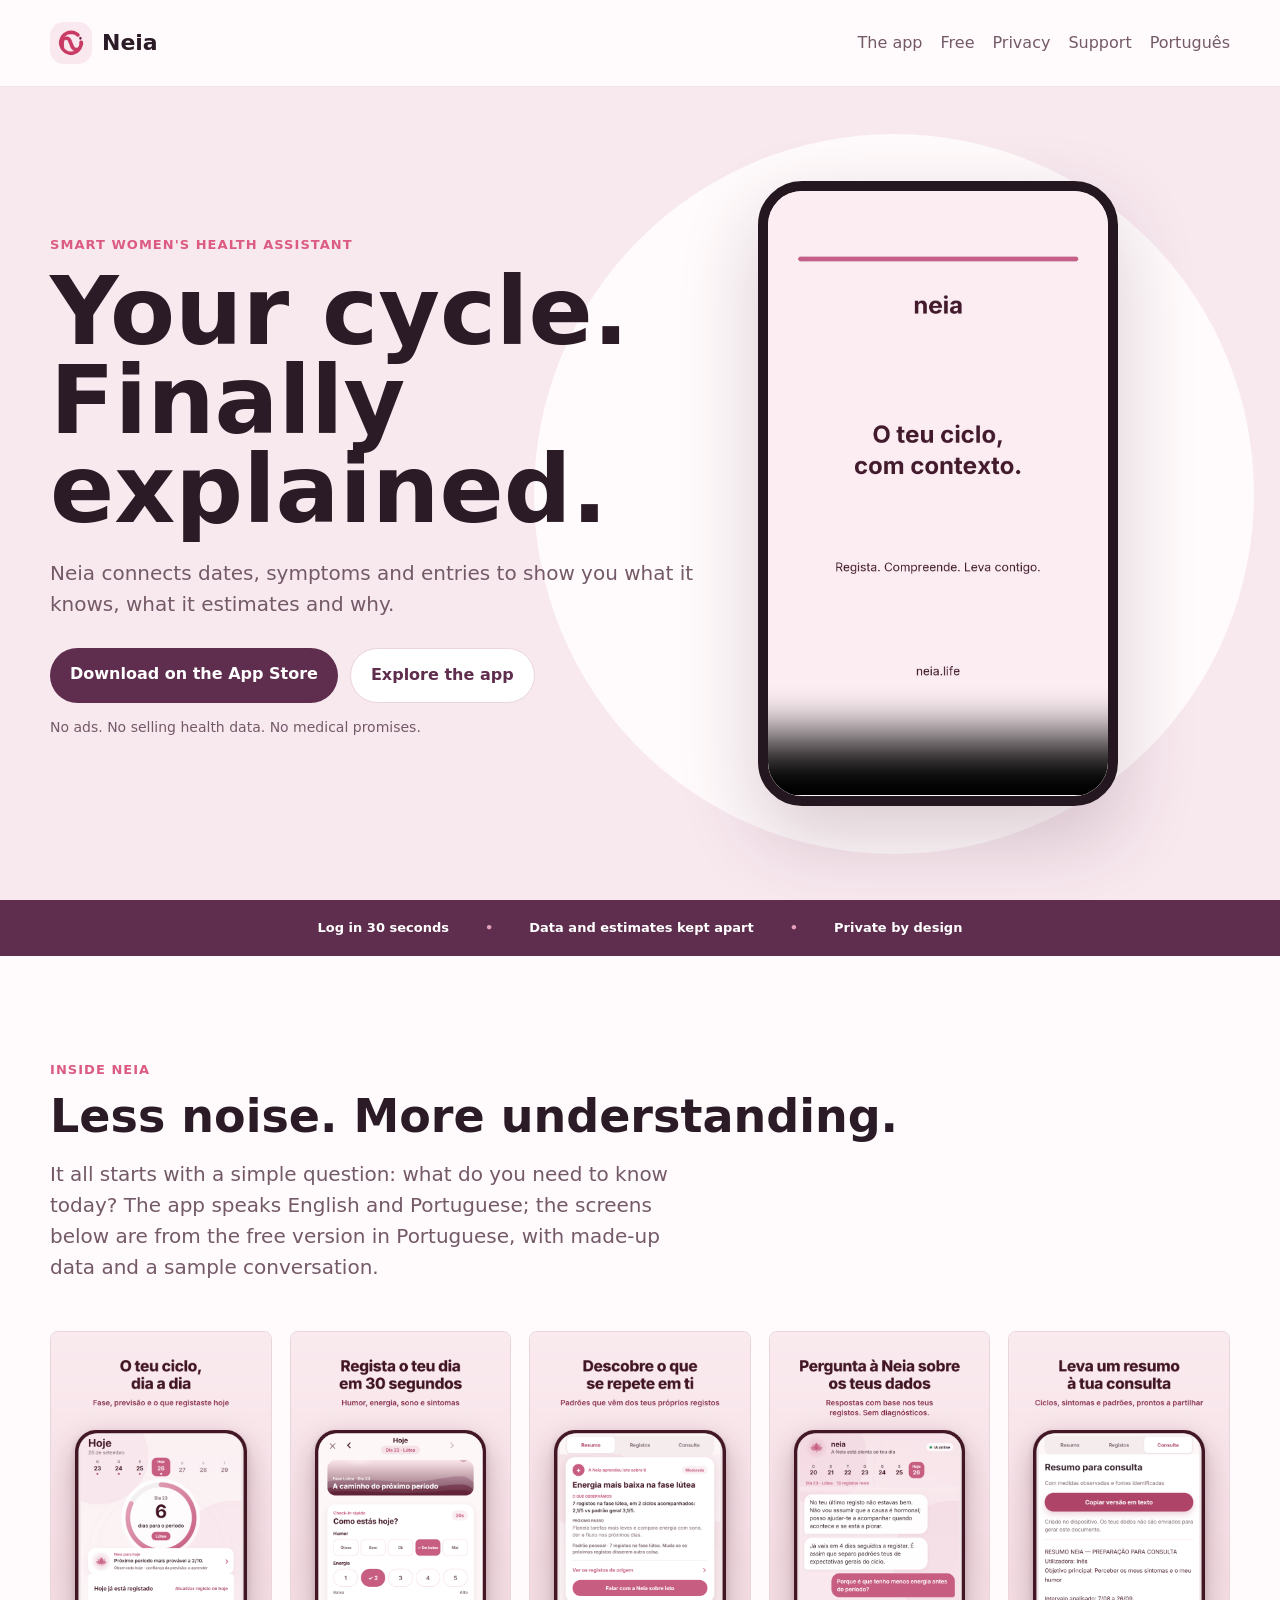
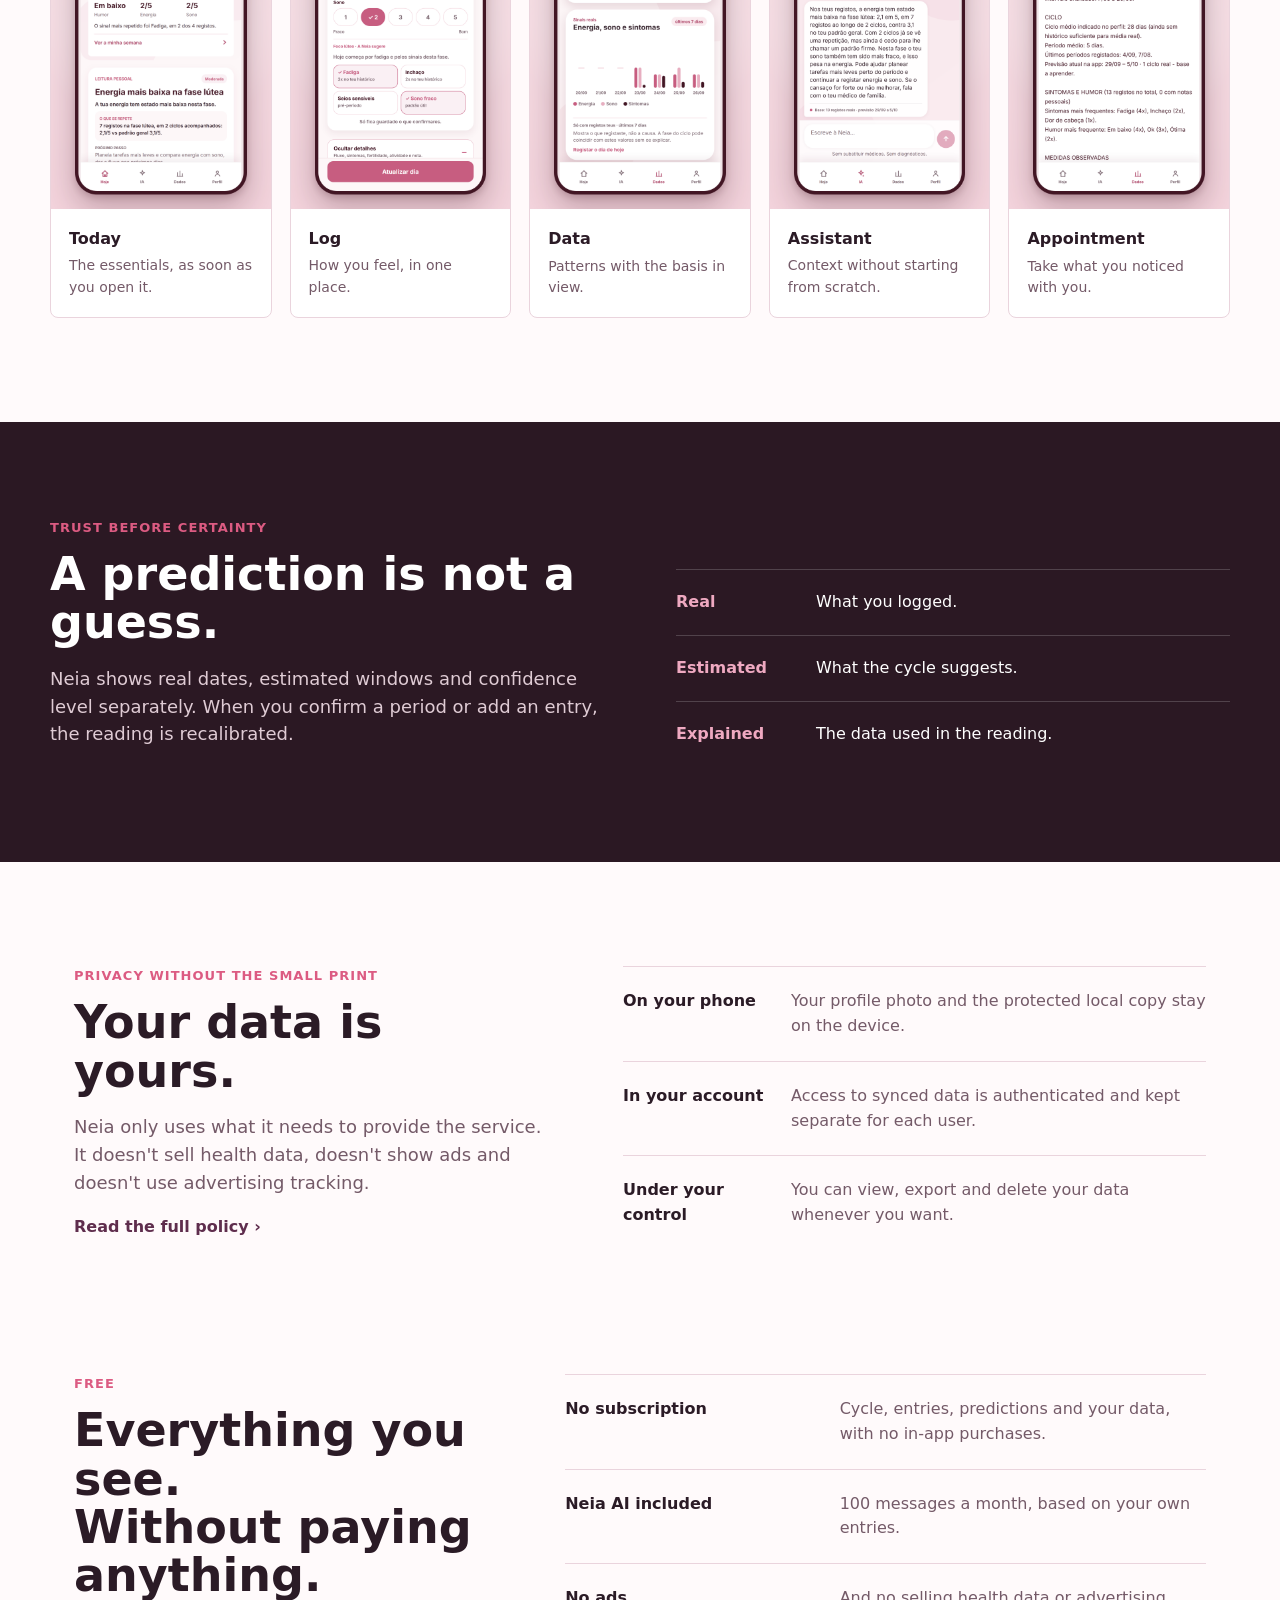
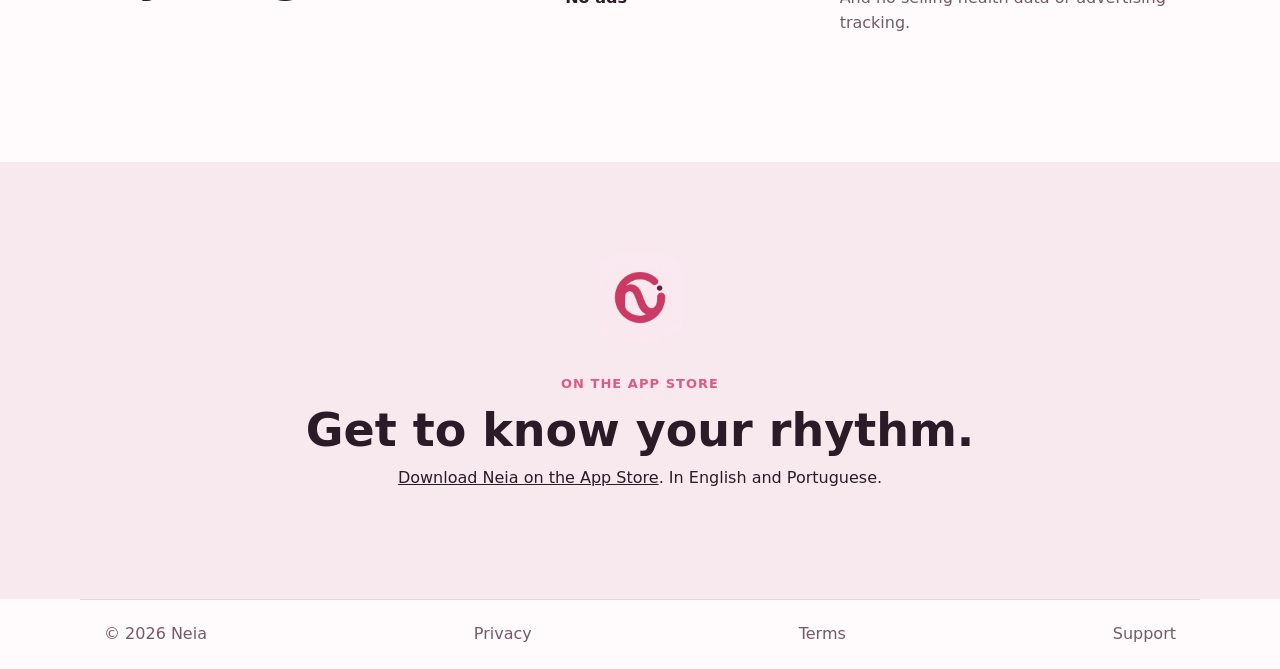
==== en/index.html @ 3226312c "O site em ingles, e a politica que nomeia a Google Play Paginas inglesas em /en/ (politica, termos, " ====
<!doctype html>
<html lang="en">
  <head>
    <meta charset="utf-8" />
    <meta name="viewport" content="width=device-width, initial-scale=1" />
    <title>Neia - Your cycle, explained with context</title>
    <meta name="description" content="Neia turns your cycle, symptoms and daily entries into clear explanations, personal patterns and transparent predictions." />
    <meta name="theme-color" content="#fff8fa" />
    <meta property="og:title" content="Neia - Your cycle, explained" />
    <meta property="og:description" content="Women's health with context, privacy and transparent predictions." />
    <meta property="og:image" content="https://neia.life/media/neia-app-preview-poster.jpg" />
    <link rel="icon" href="../icon.png" />
    <link rel="stylesheet" href="../styles.css" />
    <link rel="alternate" hreflang="pt-PT" href="https://neia.life/" />
  </head>
  <body class="landing">
    <header class="site-header landing-header">
      <a class="brand" href="./index.html" aria-label="Neia, home page">
        <img src="../icon.png" alt="" />
        <span>Neia</span>
      </a>
      <nav aria-label="Main">
        <a href="#experience">The app</a>
        <a href="#free">Free</a>
        <a href="./privacy.html">Privacy</a>
        <a href="./support.html">Support</a>
        <a href="../index.html" hreflang="pt-PT" lang="pt-PT">Português</a>
      </nav>
    </header>

    <main>
      <section class="cinema-hero" aria-labelledby="hero-title">
        <div class="cinema-copy">
          <p class="eyebrow">Smart women's health assistant</p>
          <h1 id="hero-title">Your cycle.<br />Finally explained.</h1>
          <p class="lead">Neia connects dates, symptoms and entries to show you what it knows, what it estimates and why.</p>
          <div class="actions">
            <a class="button primary" href="https://apps.apple.com/app/id6792513263">Download on the App Store</a>
            <a class="button secondary" href="#experience">Explore the app</a>
          </div>
          <p class="trust">No ads. No selling health data. No medical promises.</p>
        </div>

        <div class="cinema-device" id="trailer">
          <video autoplay muted loop playsinline controls poster="../media/neia-app-preview-poster.jpg" aria-label="A walk through the screens of Neia's free version, in Portuguese">
            <source src="../media/neia-app-preview.mp4" type="video/mp4" />
            Your browser does not support HTML5 video.
          </video>
        </div>
      </section>

      <section class="proof-strip" aria-label="Neia's commitments">
        <span>Log in 30 seconds</span>
        <span>Data and estimates kept apart</span>
        <span>Private by design</span>
      </section>

      <section class="experience" id="experience">
        <div class="section-heading">
          <p class="eyebrow">Inside Neia</p>
          <h2>Less noise. More understanding.</h2>
          <p class="lead">It all starts with a simple question: what do you need to know today? The app speaks English and Portuguese; the screens below are from the free version in Portuguese, with made-up data and a sample conversation.</p>
        </div>

        <div class="product-reel" aria-label="The app's main screens">
          <figure class="product-shot">
            <img src="../media/launch/01-hoje.png" alt="Neia's Today screen with the cycle day and the next prediction" loading="lazy" />
            <figcaption><strong>Today</strong><span>The essentials, as soon as you open it.</span></figcaption>
          </figure>
          <figure class="product-shot">
            <img src="../media/launch/04-registo.png" alt="Neia's free daily log of mood, energy and sleep" loading="lazy" />
            <figcaption><strong>Log</strong><span>How you feel, in one place.</span></figcaption>
          </figure>
          <figure class="product-shot">
            <img src="../media/launch/03-dados.png" alt="Neia's Data screen with trends in energy, sleep and symptoms" loading="lazy" />
            <figcaption><strong>Data</strong><span>Patterns with the basis in view.</span></figcaption>
          </figure>
          <figure class="product-shot">
            <img src="../media/launch/02-ia.png" alt="A sample conversation with Neia about energy and the user's entries" loading="lazy" />
            <figcaption><strong>Assistant</strong><span>Context without starting from scratch.</span></figcaption>
          </figure>
          <figure class="product-shot">
            <img src="../media/launch/05-consulta.png" alt="A free summary to prepare for an appointment, built from the entries" loading="lazy" />
            <figcaption><strong>Appointment</strong><span>Take what you noticed with you.</span></figcaption>
          </figure>
        </div>
      </section>

      <section class="clarity-band">
        <div class="clarity-copy">
          <p class="eyebrow">Trust before certainty</p>
          <h2>A prediction is not a guess.</h2>
          <p>Neia shows real dates, estimated windows and confidence level separately. When you confirm a period or add an entry, the reading is recalibrated.</p>
        </div>
        <dl class="clarity-points">
          <div><dt>Real</dt><dd>What you logged.</dd></div>
          <div><dt>Estimated</dt><dd>What the cycle suggests.</dd></div>
          <div><dt>Explained</dt><dd>The data used in the reading.</dd></div>
        </dl>
      </section>

      <section class="privacy-promise" id="privacy">
        <div class="privacy-heading">
          <p class="eyebrow">Privacy without the small print</p>
          <h2>Your data is yours.</h2>
          <p>
            Neia only uses what it needs to provide the service. It doesn't sell health data,
            doesn't show ads and doesn't use advertising tracking.
          </p>
          <a href="./privacy.html">Read the full policy ›</a>
        </div>
        <div class="privacy-controls">
          <p><strong>On your phone</strong><span>Your profile photo and the protected local copy stay on the device.</span></p>
          <p><strong>In your account</strong><span>Access to synced data is authenticated and kept separate for each user.</span></p>
          <p><strong>Under your control</strong><span>You can view, export and delete your data whenever you want.</span></p>
        </div>
      </section>

      <section class="plus-showcase" id="free">
        <div>
          <p class="eyebrow">Free</p>
          <h2>Everything you see.<br />Without paying anything.</h2>
        </div>
        <div class="plus-benefits">
          <p><strong>No subscription</strong><span>Cycle, entries, predictions and your data, with no in-app purchases.</span></p>
          <p><strong>Neia AI included</strong><span>100 messages a month, based on your own entries.</span></p>
          <p><strong>No ads</strong><span>And no selling health data or advertising tracking.</span></p>
        </div>
      </section>

      <section class="launch-note">
        <img src="../icon.png" alt="Neia icon" />
        <p class="eyebrow">On the App Store</p>
        <h2>Get to know your rhythm.</h2>
        <p><a href="https://apps.apple.com/app/id6792513263">Download Neia on the App Store</a>. In English and Portuguese.</p>
      </section>
    </main>

    <footer>
      <span>© 2026 Neia</span>
      <a href="./privacy.html">Privacy</a>
      <a href="./terms.html">Terms</a>
      <a href="./support.html">Support</a>
    </footer>
  </body>
</html>
---- styles.css ----
:root {
  --bg: #fff8f5;
  --blush: #fbeaf0;
  --rose: #dc5b82;
  --plum: #5f2d4d;
  --ink: #2b1b26;
  --muted: #745a68;
  --line: #ead4dd;
  --white: #ffffff;
}

* {
  box-sizing: border-box;
}

body {
  margin: 0;
  background: var(--bg);
  color: var(--ink);
  font-family: Inter, ui-sans-serif, system-ui, -apple-system, BlinkMacSystemFont, "Segoe UI", sans-serif;
  line-height: 1.55;
}

a {
  color: inherit;
}

.site-header,
footer {
  align-items: center;
  display: flex;
  justify-content: space-between;
  margin: 0 auto;
  max-width: 1120px;
  padding: 22px 24px;
}

.brand {
  align-items: center;
  display: flex;
  font-size: 22px;
  font-weight: 800;
  gap: 10px;
  text-decoration: none;
}

.brand img {
  border-radius: 14px;
  height: 42px;
  width: 42px;
}

nav,
footer {
  color: var(--muted);
  display: flex;
  flex-wrap: wrap;
  gap: 18px;
}

nav a,
footer a {
  text-decoration: none;
}

.hero {
  align-items: center;
  display: grid;
  gap: 56px;
  grid-template-columns: minmax(0, 1.1fr) minmax(320px, 0.8fr);
  margin: 0 auto;
  max-width: 1120px;
  padding: 72px 24px 96px;
}

.eyebrow {
  color: var(--rose);
  font-size: 13px;
  font-weight: 800;
  letter-spacing: 0.08em;
  margin: 0 0 12px;
  text-transform: uppercase;
}

h1,
h2,
h3,
p {
  margin-top: 0;
}

h1 {
  font-size: clamp(42px, 7vw, 76px);
  letter-spacing: 0;
  line-height: 0.98;
  margin-bottom: 24px;
}

h2 {
  font-size: clamp(30px, 4vw, 46px);
  letter-spacing: 0;
  line-height: 1.05;
  margin-bottom: 18px;
}

h3 {
  font-size: 22px;
  margin-bottom: 10px;
}

.lead {
  color: var(--muted);
  font-size: 20px;
  max-width: 650px;
}

.actions,
.store-buttons {
  display: flex;
  flex-wrap: wrap;
  gap: 12px;
  margin: 28px 0 14px;
}

.button,
.store-buttons span {
  border-radius: 999px;
  display: inline-flex;
  font-weight: 800;
  justify-content: center;
  padding: 14px 20px;
  text-decoration: none;
}

.primary {
  background: var(--plum);
  color: var(--white);
}

.secondary,
.store-buttons span {
  background: var(--white);
  border: 1px solid var(--line);
  color: var(--plum);
}

.trust {
  color: var(--muted);
  font-size: 14px;
}

.phone {
  background: var(--ink);
  border-radius: 42px;
  box-shadow: 0 24px 70px rgba(95, 45, 77, 0.25);
  margin: 0 auto;
  max-width: 360px;
  min-height: 690px;
  padding: 18px;
  width: 100%;
}

.phone-top {
  background: #130d12;
  border-radius: 0 0 18px 18px;
  height: 28px;
  margin: 0 auto 20px;
  width: 120px;
}

.screen-card {
  background: linear-gradient(180deg, #fff8f5, #fbeaf0);
  border-radius: 28px;
  min-height: 590px;
  padding: 28px;
}

.phase,
.badge {
  background: rgba(220, 91, 130, 0.12);
  border-radius: 999px;
  color: var(--plum);
  display: inline-flex;
  font-size: 13px;
  font-weight: 800;
  margin-bottom: 20px;
  padding: 8px 12px;
}

.screen-card h2 {
  font-size: 34px;
}

.metric-row {
  align-items: center;
  background: var(--white);
  border-radius: 18px;
  display: flex;
  justify-content: space-between;
  margin-top: 12px;
  padding: 16px;
}

.band {
  background: var(--white);
  padding: 76px 24px;
}

.section-heading,
.split,
.download,
.legal-page {
  margin: 0 auto;
  max-width: 1120px;
}

.grid {
  display: grid;
  gap: 18px;
  grid-template-columns: repeat(3, minmax(0, 1fr));
  margin: 34px auto 0;
  max-width: 1120px;
}

article,
.plus-card,
.notice {
  background: var(--bg);
  border: 1px solid var(--line);
  border-radius: 8px;
  padding: 24px;
}

.split {
  align-items: start;
  display: grid;
  gap: 32px;
  grid-template-columns: minmax(0, 1fr) minmax(320px, 0.8fr);
  padding: 76px 24px;
}

.check-list {
  color: var(--muted);
  margin: 0;
  padding-left: 20px;
}

.check-list li {
  margin-bottom: 10px;
}

.plus-card {
  background: var(--blush);
}

.download {
  padding: 42px 24px 90px;
  text-align: center;
}

.download .lead,
.download p {
  margin-left: auto;
  margin-right: auto;
  max-width: 720px;
}

.store-buttons {
  justify-content: center;
}

.legal-page {
  padding: 56px 24px 80px;
}

.legal-page section {
  border-top: 1px solid var(--line);
  padding: 28px 0;
}

.legal-page h1 {
  max-width: 760px;
}

.legal-page h2 {
  font-size: 28px;
}

footer {
  border-top: 1px solid var(--line);
}

@media (max-width: 820px) {
  .site-header,
  footer {
    align-items: flex-start;
    flex-direction: column;
  }

  .hero,
  .split,
  .grid {
    grid-template-columns: 1fr;
  }

  .hero {
    padding-top: 42px;
  }

  .phone {
    min-height: auto;
  }

  .screen-card {
    min-height: 500px;
  }
}

/* Product landing page */
.landing {
  background: #fffafb;
  overflow-x: hidden;
}

.landing-header {
  background: rgba(255, 250, 251, 0.94);
  border-bottom: 1px solid rgba(95, 45, 77, 0.1);
  max-width: none;
  padding-left: max(24px, calc((100vw - 1180px) / 2));
  padding-right: max(24px, calc((100vw - 1180px) / 2));
  position: sticky;
  top: 0;
  z-index: 20;
}

.cinema-hero {
  align-items: center;
  background: #f8e9ef;
  display: grid;
  grid-template-columns: minmax(300px, 1fr) minmax(340px, 0.74fr) 52px;
  min-height: calc(100vh - 87px);
  overflow: hidden;
  padding: 52px max(24px, calc((100vw - 1180px) / 2));
  position: relative;
}

.cinema-hero::before {
  background: #fffafb;
  border-radius: 50%;
  content: "";
  height: 720px;
  position: absolute;
  right: 2vw;
  top: 50%;
  transform: translateY(-50%);
  width: 720px;
}

.cinema-copy,
.cinema-device,
.trailer-download {
  position: relative;
  z-index: 1;
}

.cinema-copy {
  max-width: 660px;
}

.cinema-copy h1 {
  font-size: clamp(54px, 7.4vw, 102px);
  line-height: 0.94;
}

.cinema-device {
  background: #25171f;
  border: 10px solid #25171f;
  border-radius: 44px;
  box-shadow: 0 32px 80px rgba(70, 27, 48, 0.2);
  justify-self: center;
  max-height: 78vh;
  overflow: hidden;
  width: min(360px, 74vw);
}

.cinema-device video {
  background: #fff8fa;
  display: block;
  max-height: calc(78vh - 20px);
  object-fit: contain;
  width: 100%;
}

.trailer-download {
  align-self: end;
  color: var(--plum);
  font-size: 13px;
  font-weight: 800;
  padding-bottom: 18px;
  text-decoration: none;
  writing-mode: vertical-rl;
}

.proof-strip {
  background: var(--plum);
  color: white;
  display: flex;
  font-size: 13px;
  font-weight: 800;
  gap: 36px;
  justify-content: center;
  padding: 18px 24px;
}

.proof-strip span + span::before {
  color: #e3a0b8;
  content: "•";
  margin-right: 36px;
}

.experience {
  padding: 104px max(24px, calc((100vw - 1180px) / 2));
}

.experience .section-heading {
  margin: 0 0 48px;
}

.product-reel {
  display: grid;
  gap: 18px;
  grid-template-columns: repeat(5, minmax(0, 1fr));
}

.product-shot {
  background: white;
  border: 1px solid var(--line);
  border-radius: 8px;
  margin: 0;
  overflow: hidden;
}

.product-shot img {
  aspect-ratio: 1320 / 2868;
  display: block;
  object-fit: cover;
  object-position: top;
  width: 100%;
}

.product-shot figcaption {
  display: flex;
  flex-direction: column;
  gap: 4px;
  padding: 18px;
}

.product-shot figcaption span {
  color: var(--muted);
  font-size: 14px;
}

.clarity-band {
  align-items: end;
  background: #2b1823;
  color: white;
  display: grid;
  gap: 72px;
  grid-template-columns: 1fr 1fr;
  padding: 96px max(24px, calc((100vw - 1180px) / 2));
}

.clarity-copy p:last-child {
  color: #dfcbd4;
  font-size: 18px;
  max-width: 600px;
}

.clarity-points {
  margin: 0;
}

.clarity-points div {
  border-top: 1px solid rgba(255, 255, 255, 0.18);
  display: grid;
  gap: 20px;
  grid-template-columns: 120px 1fr;
  padding: 20px 0;
}

.clarity-points dt {
  color: #efa9c1;
  font-weight: 800;
}

.clarity-points dd {
  margin: 0;
}

.privacy-promise {
  display: grid;
  gap: 72px;
  grid-template-columns: 0.9fr 1.1fr;
  margin: 0 auto;
  max-width: 1180px;
  padding: 104px 24px 20px;
}

.privacy-heading > p:not(.eyebrow) {
  color: var(--muted);
  font-size: 18px;
  max-width: 520px;
}

.privacy-heading a {
  color: var(--plum);
  font-weight: 800;
  text-decoration: none;
}

.privacy-controls p {
  border-top: 1px solid var(--line);
  display: grid;
  gap: 18px;
  grid-template-columns: 150px 1fr;
  margin: 0;
  padding: 22px 0;
}

.privacy-controls span {
  color: var(--muted);
}

.plus-showcase {
  display: grid;
  gap: 64px;
  grid-template-columns: 0.8fr 1.2fr;
  margin: 0 auto;
  max-width: 1180px;
  padding: 104px 24px;
}

.plus-benefits p {
  border-top: 1px solid var(--line);
  display: grid;
  gap: 18px;
  grid-template-columns: minmax(180px, 0.7fr) 1fr;
  margin: 0;
  padding: 22px 0;
}

.plus-benefits span,
.plus-note {
  color: var(--muted);
}

.plus-note {
  font-size: 14px;
  grid-column: 2;
  margin-top: -44px;
}

.launch-note {
  background: #f8e9ef;
  padding: 92px 24px;
  text-align: center;
}

.launch-note img {
  border-radius: 24px;
  height: 88px;
  margin-bottom: 24px;
  width: 88px;
}

.launch-note h2 {
  margin-bottom: 12px;
}

@media (max-width: 900px) {
  .landing-header nav a:nth-child(-n + 2) {
    display: none;
  }

  .cinema-hero {
    grid-template-columns: 1fr;
    min-height: auto;
    padding-bottom: 64px;
    padding-top: 44px;
  }

  .cinema-hero::before {
    height: 520px;
    right: -220px;
    top: 63%;
    width: 520px;
  }

  .cinema-copy h1 {
    font-size: clamp(48px, 14vw, 72px);
  }

  .cinema-device {
    margin-top: 40px;
    max-height: none;
    width: min(340px, 88vw);
  }

  .cinema-device video {
    max-height: none;
  }

  .trailer-download {
    justify-self: center;
    margin-top: 18px;
    padding: 0;
    writing-mode: horizontal-tb;
  }

  .proof-strip {
    align-items: center;
    flex-direction: column;
    gap: 8px;
  }

  .proof-strip span + span::before {
    content: none;
  }

  .product-reel {
    grid-auto-columns: minmax(260px, 78vw);
    grid-auto-flow: column;
    grid-template-columns: none;
    margin-right: -24px;
    overflow-x: auto;
    padding-bottom: 12px;
    scroll-snap-type: x mandatory;
  }

  .product-shot {
    scroll-snap-align: start;
  }

  .clarity-band,
  .privacy-promise,
  .plus-showcase {
    gap: 40px;
    grid-template-columns: 1fr;
  }

  .plus-note {
    grid-column: 1;
    margin-top: -20px;
  }
}

@media (max-width: 560px) {
  .landing-header {
    align-items: center;
    flex-direction: row;
    padding-bottom: 14px;
    padding-top: 14px;
  }

  .landing-header nav {
    font-size: 13px;
    gap: 12px;
  }

  .landing-header .brand img {
    height: 36px;
    width: 36px;
  }

  .experience,
  .clarity-band,
  .privacy-promise,
  .plus-showcase {
    padding-bottom: 72px;
    padding-top: 72px;
  }

  .clarity-points div,
  .privacy-controls p,
  .plus-benefits p {
    gap: 5px;
    grid-template-columns: 1fr;
  }
}
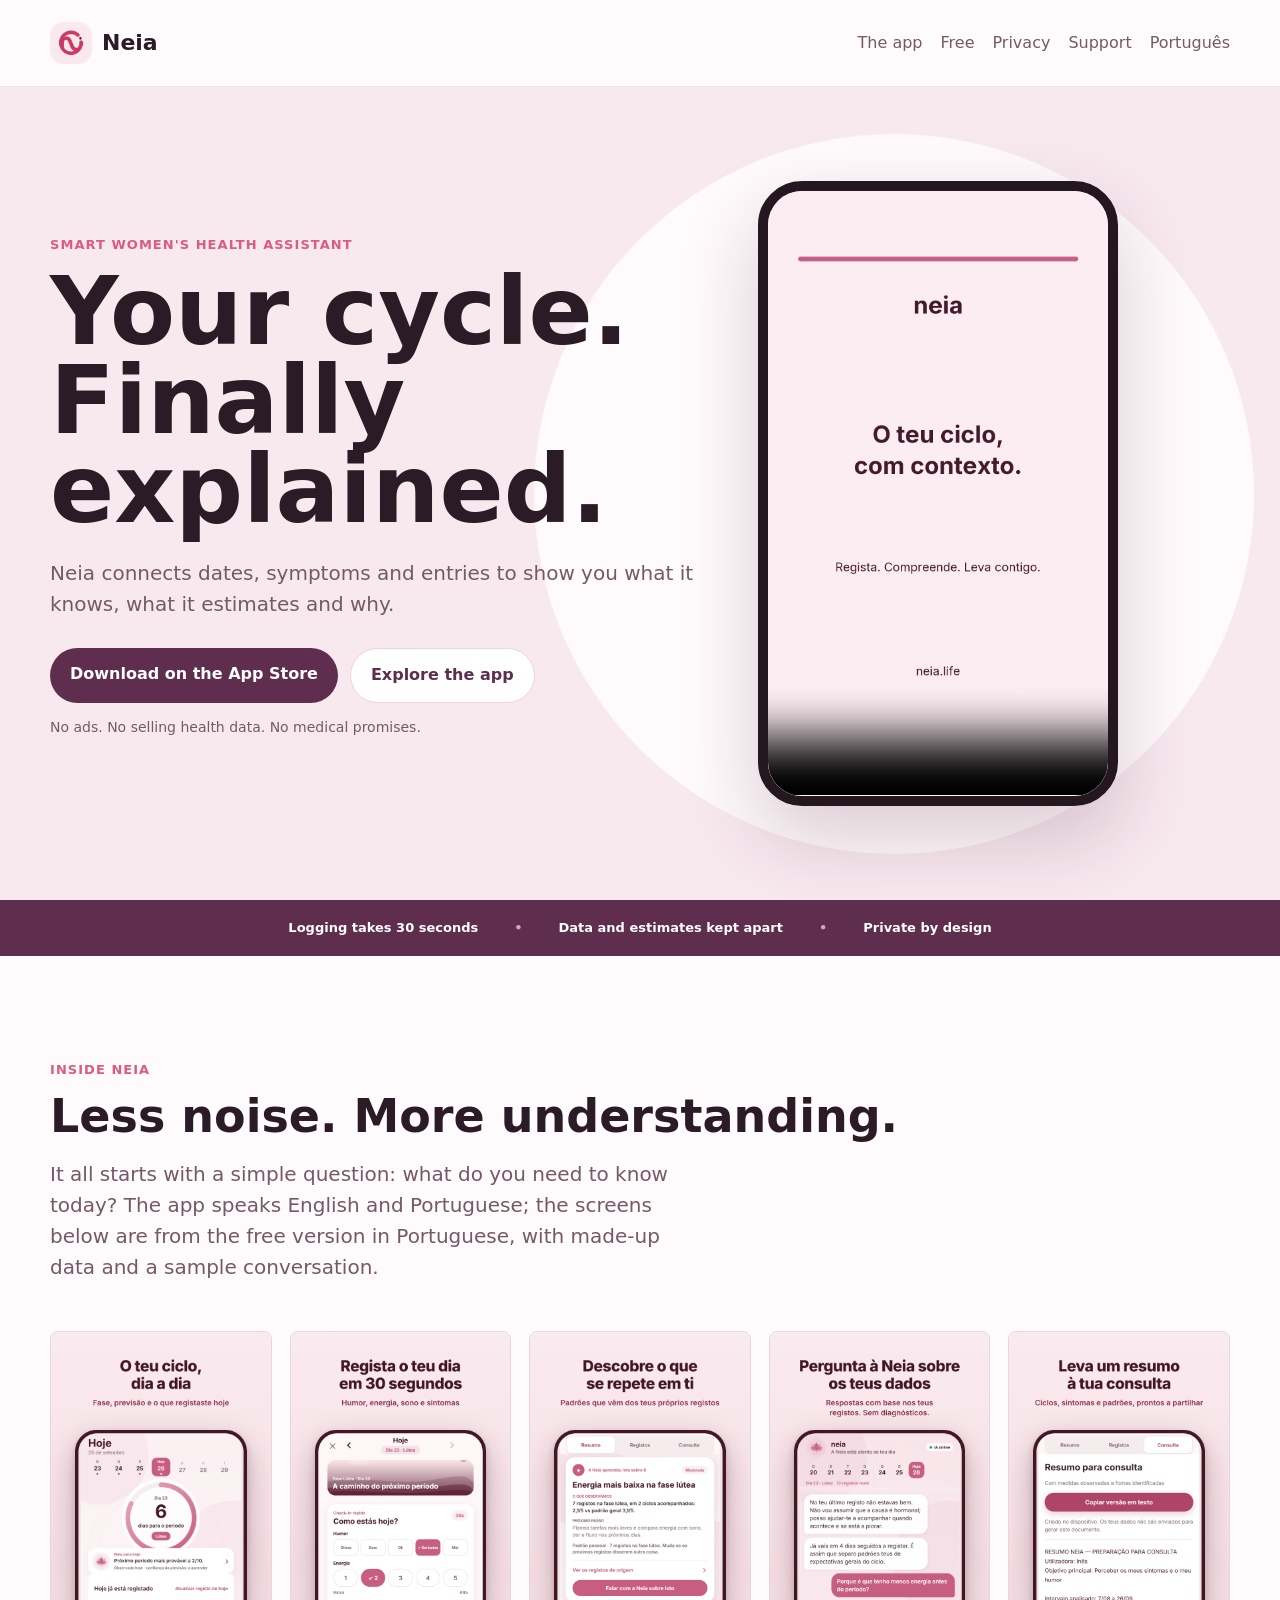
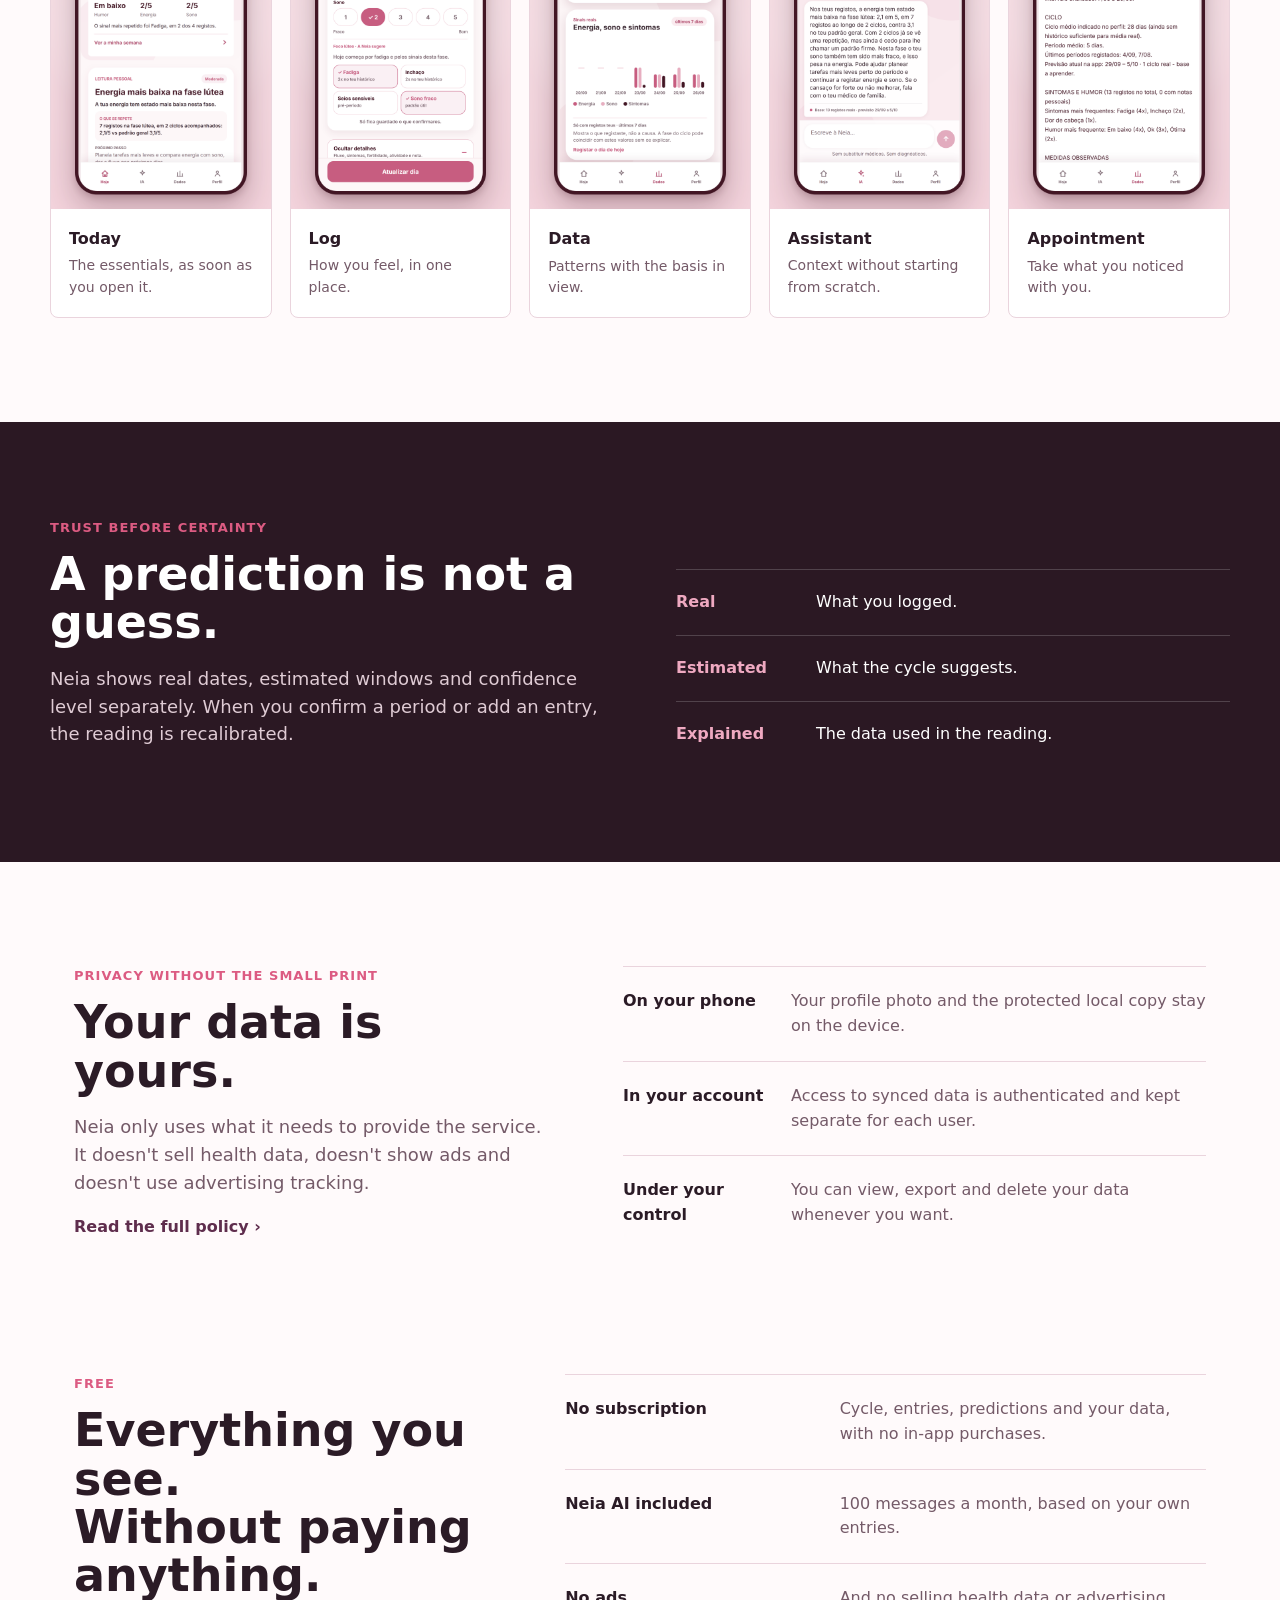
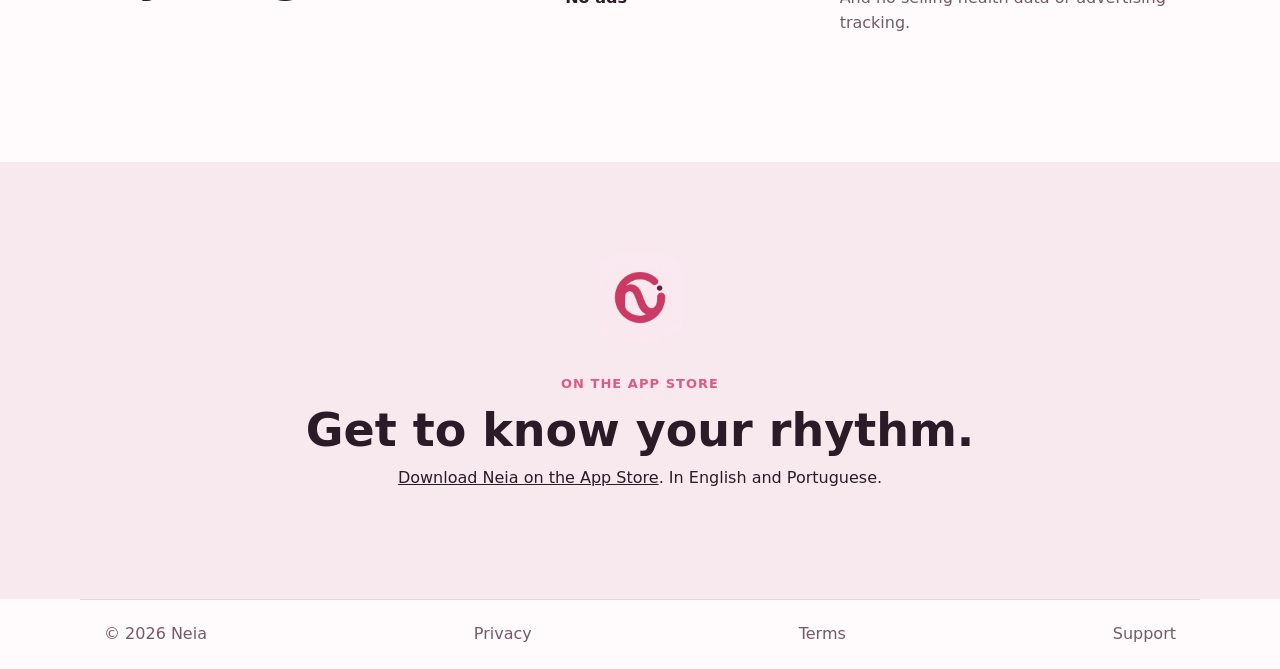
==== commit 848a1ccb: "Inglês: uma frase da política que ficou sem verbo e «Log in 30 seconds» Co-Authored-By: Claude Sonne" ====
--- a/en/index.html
+++ b/en/index.html
@@ -50,7 +50,7 @@
       </section>
 
       <section class="proof-strip" aria-label="Neia's commitments">
-        <span>Log in 30 seconds</span>
+        <span>Logging takes 30 seconds</span>
         <span>Data and estimates kept apart</span>
         <span>Private by design</span>
       </section>
